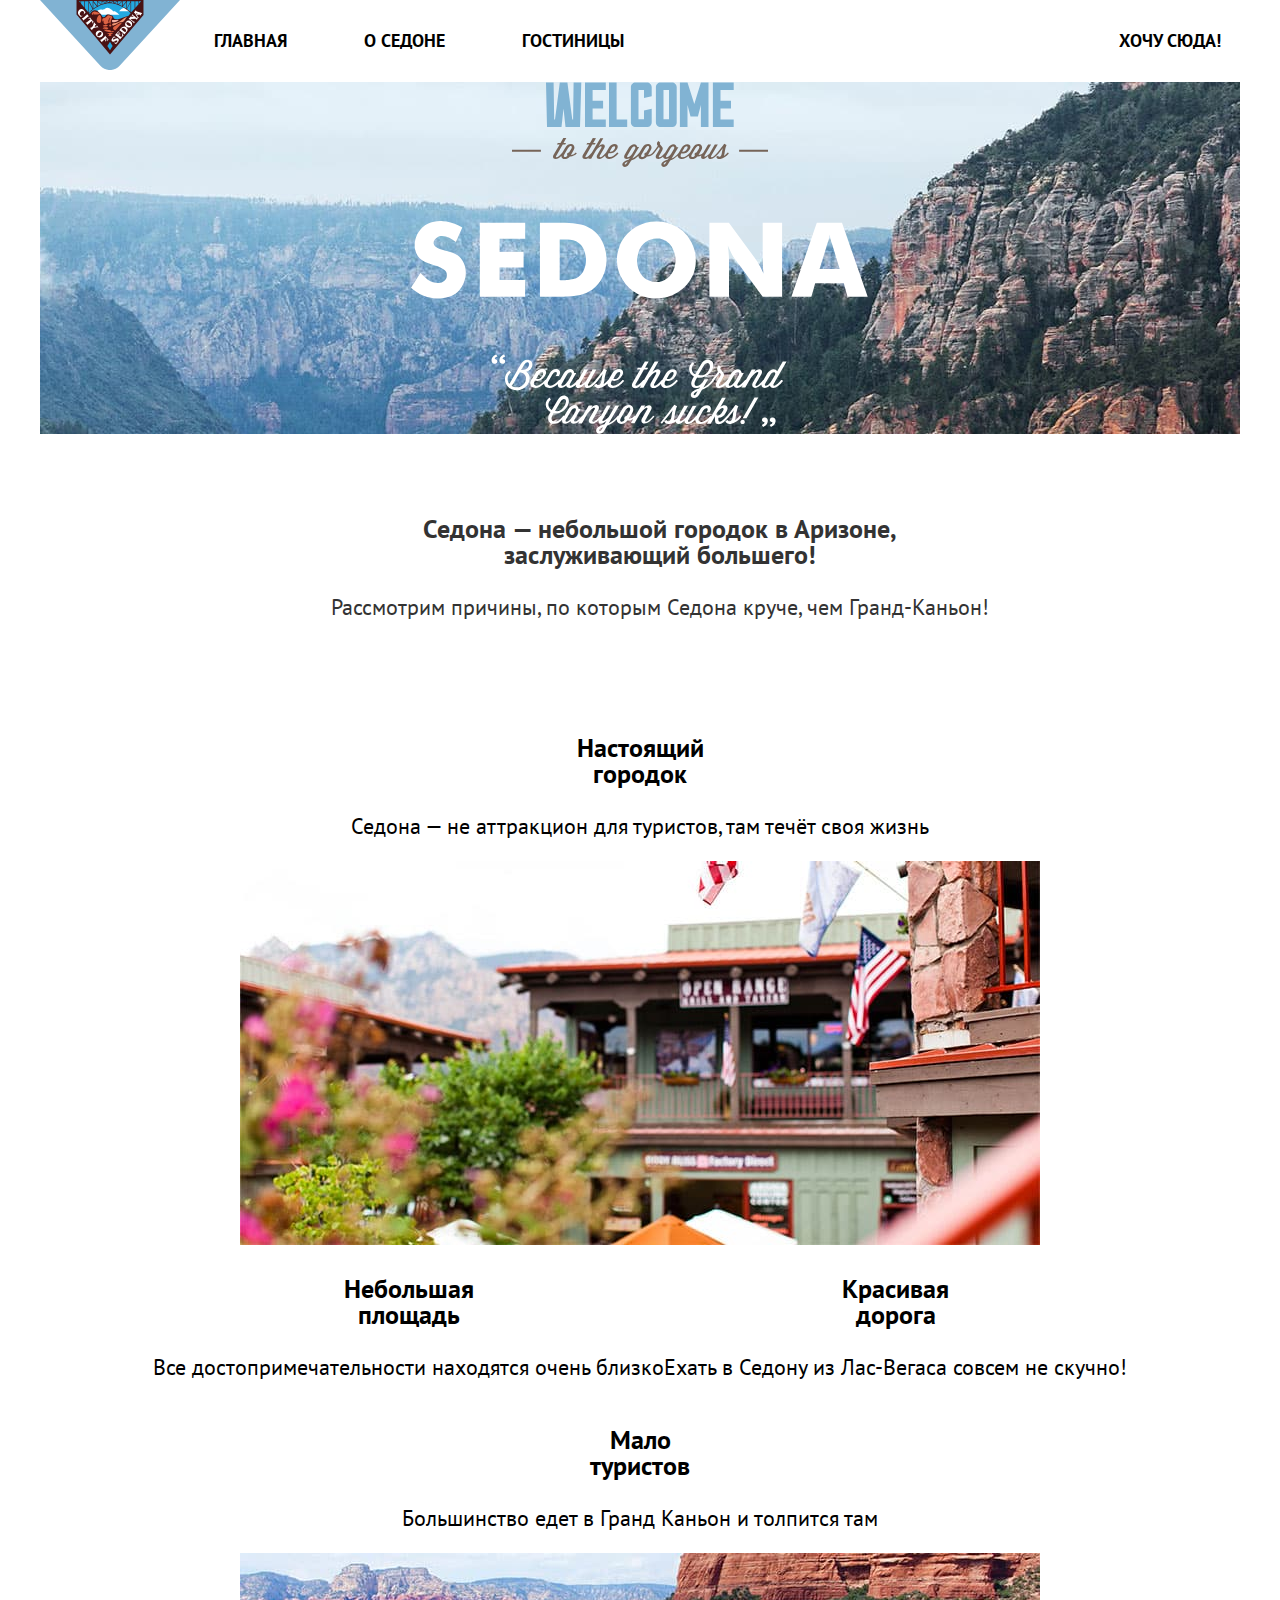
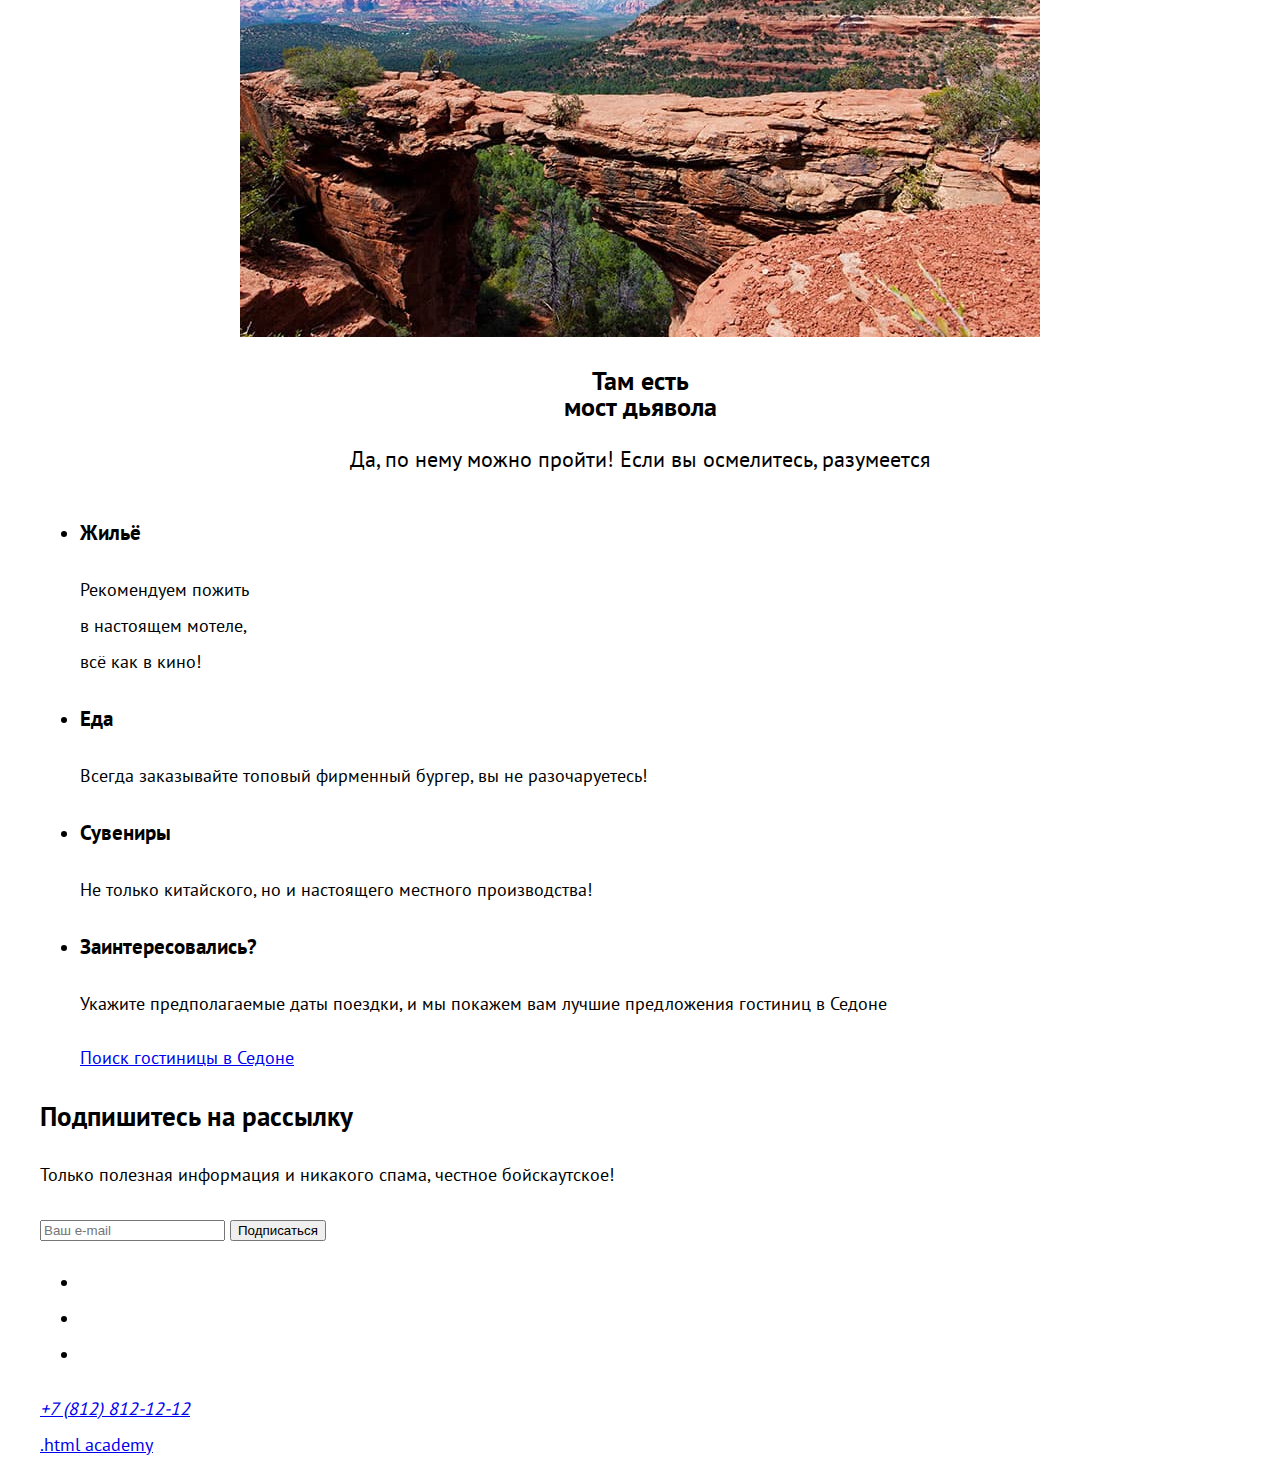
==== 6/index.html @ 7ca5f0c7 ":heavy_check_mark: Сборка #6" ====
<!DOCTYPE html>
<html lang="ru">

  <head>
    <meta charset="utf-8">
    <title>Седона - туристический городок в штате Аризона</title>
    <link rel="stylesheet" href="styles/styles.css">
    <base href="https://htmlacademy-htmlcss.github.io/2209519-sedona-35/6/">
</head>

  <body>
    <div class="container">

      <header class="page-header">
        <h1 class="visually-hidden">Седона - туристический городок в штате Аризона</h1>

        <nav class="navigation">
          <a class="logo" href="#"><img class="logo" src="images/logo.svg" width="140" height="70"
              alt="Логотип туристического городка Седона">
          </a>
          <ul class="navigation-list">
            <li class="navigation-item">
              <a class="navigation-link" href="index.html">Главная</a>
            </li>
            <li class="navigation-item">
              <a class="navigation-link" href="about.html">О Cедоне</a>
            </li>
            <li class="navigation-item">
              <a class="navigation-link" href="hotels.html">Гостиницы</a>
            </li>
          </ul>
          <ul class="navigation-list navigation-user">
            <li class="navigation-item">
              <a class="navigation-link" href="#">
                <span class="visually-hidden">
                  Поиск по сайту
                </span>
              </a>
            </li>
            <li class="navigation-item">
              <a class="navigation-link" href="#">
                <span class="visually-hidden">
                  Лайкнуть
                </span>
              </a>
            </li>
            <li class="navigation-item">
              <a class="navigation-link" href="#">Хочу сюда!
                <span class="visually-hidden">
                  Поиск гостиницы в Седоне
                </span>
              </a>
            </li>
          </ul>
        </nav>
      </header>

      <main class="main-container main-index">
        <div class="page-container">

          <section class="hero">
            <h2 class="visually-hidden">Добро пожаловать в великолепную Седону, потому что Гранд-Каньон - отстой!</h2>
            <div><img class="hero-logo" src="images/welcome_sedona.svg" width="458" height="352"
                alt="Welcome to the gorgeous Sedona, because the Grand Canyon sucks!"></div>
          </section>

          <section class="about">
            <h2 class="visually-hidden">О Седоне в двух словах</h2>
            <ul class="about-list">
              <li class="about-item">
                <h3 class="about-title"><strong>Седона — небольшой городок в Аризоне, <br> заслуживающий
                    большего!</strong>
                </h3>
                <p class="about-description">Рассмотрим причины, по которым Седона круче, чем Гранд-Каньон!</p>
              </li>
            </ul>
          </section>

          <section class="advantages">
            <h2 class="visually-hidden">Преимущества</h2>
            <ul class="advantages-list">
              <li class="advantages-item">
                <h3 class="advantages-title">Настоящий <br> городок</h3>
                <p class="advantages-description">Седона — не аттракцион для туристов, там течёт своя жизнь</p>
                <div><img src="images/advantage_city.jpg" width="800" height="384"
                    alt="Здания Седоны на фоне гор, деревьев и цветущих растений">
                </div>
              </li>
              <li class="advantages-item">
                <h3 class="advantages-title">Небольшая <br> площадь</h3>
                <p class="advantages-description">Все достопримечательности находятся очень близко</p>
              </li>
              <li class="advantages-item">
                <h3 class="advantages-title">Красивая <br> дорога</h3>
                <p class="advantages-description">Ехать в Седону из Лас-Вегаса совсем не скучно!</p>
              </li>
              <li class="advantages-item">
                <h3 class="advantages-title">Мало <br> туристов</h3>
                <p class="advantages-description">Большинство едет в Гранд Каньон и толпится там</p>
              </li>
              <li class="advantages-item">
                <div><img src="images/advantage_mountains.jpg" width="800" height="384"
                    alt="Природа Седоны: глубокое ущелье, высокие скалистые горы, покрытые лесом"></div>
                <h3 class="advantages-title">Там есть <br> мост дьявола</h3>
                <p class="advantages-description">Да, по нему можно пройти! Если вы осмелитесь, разумеется</p>
              </li>
            </ul>
          </section>


          <section class="recommendations">
            <h2 class="visually-hidden">Наши рекомендации</h2>

            <ul class="recommendations-list">
              <li class="recommendations-item">
                <h3 class="recommendations-title">Жильё</h3>
                <p class="recommendations-description">Рекомендуем пожить <br> в настоящем мотеле, <br> всё как в
                  кино!</p>
              </li>
              <li class="recommendations-item">
                <h3 class="recommendations-title">Еда</h3>
                <p class="recommendations-description">Всегда заказывайте топовый фирменный бургер, вы не
                  разочаруетесь!
                </p>
              </li>
              <li class="recommendations-item">
                <h3 class="recommendations-title">Сувениры</h3>
                <p class="recommendations-description">Не только китайского, но и настоящего местного производства!
                </p>
              </li>
            </ul>
          </section>


          <section class="invitation">
            <h2 class="visually-hidden">Поиск гостиницы в Седоне</h2>
            <ul class="invitation-list">
              <li class="invitation-item">
                <h3 class="invitation-title">Заинтересовались?</h3>
                <p class="invitation-description">Укажите предполагаемые даты поездки, и мы покажем вам лучшие
                  предложения
                  гостиниц в Седоне</p>
                <a class="invitation-link" href="#">Поиск гостиницы в Седоне
                </a>
              </li>
            </ul>
          </section>

        </div>
      </main>

      <footer class="page-footer">

        <section class="newsletter">
          <h2 class="page-footer-title">Подпишитесь на рассылку</h2>
          <p class="page-footer-title-description">Только полезная информация и никакого спама, честное бойскаутское!
          </p>
          <form class="newsletter-form" action="https=//echo.htmlacademy.ru" method="post">
            <input class="field" placeholder="Ваш e-mail" type="email" name="newsletter-email" id="newsletter-email"
              required>
            <button class="button newsletter-button" type="submit">Подписаться
            </button>
          </form>
        </section>

        <section class="footer-social">
          <h2 class="visually-hidden">Седона в социальных сетях</h2>
          <ul class="footer-social-list">
            <li class="footer-social-item">
              <a class="button" href="https://vk.com/htmlacademy">
                <span class="visually-hidden">Vkontakte</span>
              </a>
            </li>
            <li class="footer-social-item">
              <a class="button" href="https://t.me/htmlacademy">
                <span class="visually-hidden">Telegram</span>
              </a>
            </li>
            <li class="footer-social-item">
              <a class="button" href="https://www.youtube.com/user/htmlacademyru">
                <span class="visually-hidden">Youtube</span>
              </a>
            </li>
          </ul>
        </section>

        <section class="footer-contacts">
          <h2 class="visually-hidden">Контакты</h2>
          <address class="footer-contacts-address">
            <a class="footer-contacts-address-phone" href="tel:+78128121212">+7 (812) 812-12-12</a>
          </address>
        </section>

        <a class="htmlacademy-link" href="https://htmlacademy.ru/">.html academy</a>

      </footer>

    </div>

  </body>

</html>
---- 6/styles/styles.css ----
@font-face {
  font-family: "PT Sans";
  font-style: normal;
  font-weight: 400;
  src: url("../fonts/ptsans-400.woff2") format("woff2");
  font-display: swap;
}

@font-face {
  font-family: "PT Sans";
  font-style: normal;
  font-weight: 700;
  src: url("../fonts/ptsans-700.woff2") format("woff2");
  font-display: swap;
}

html {
  height: 100%;
}

.container {
  margin: 0 auto;
  max-width: 1200px;
}

body {
  min-height: 100%;
  margin: 0;
  font-family: "PT Sans", sans-serif;
  font-size: 18px;
  line-height: 36px;
  color: #000000;
  background-color: #FFFFFF;
}

.visually-hidden {
  position: absolute;
  width: 1px;
  height: 1px;
  margin: -1px;
  padding: 0;
  border: 0;
  clip: rect(0 0 0 0);
  overflow: hidden;
}

.main-container {
  flex-grow: 1;
}

.page-header {
  margin: 0;
  padding: 0;
}

.navigation {
  display: grid;
  grid-template-columns: 5px 1fr 1fr;
  column-gap: 150px;
  align-items: center;
}

.navigation-list {
  display: flex;
  margin: 0;
  padding: 0;
  justify-content: space-between;
  list-style-type: none;
}

.navigation-user {
  display: flex;
  margin: 0;
  padding: 0;
  justify-content: space-between;
}

.navigation-link {
  display: block;
  padding: 24px 19px;
  font-family: "PT Sans", sans-serif;
  line-height: 24px;
  font-weight: 700;
  text-align: center;
  color: #000000;
  background-color: #ffffff;
  text-decoration: none;
  text-transform: uppercase;
}

.navigation-user .navigation-link {
  min-width: 16px;
  min-height: 22px;
}

.page-container {
  width: 1200px;
  margin: 0 auto;
}

.advantages {
  display: flex;
  flex-direction: column;
  align-items: center;
  justify-content: center;
  max-width: 1200px;
  margin: 0 auto;
}

.advantages-list {
  display: flex;
  margin: 0;
  padding: 0;
  font-family: "PT Sans", sans-serif;
  font-style: normal;
  font-size: 22px;
  line-height: 26px;
  list-style: none;
  text-align: center;
  color: #000000;
  background-color: #ffffff;
  align-items: center;
  justify-content: center;
  flex-wrap: wrap;
}

.advantages-item {}

.hero {
  background-image: url("../images/index-background.jpg");
  background-size: cover;
  background-repeat: no-repeat;
  text-align: center;
  margin-bottom: 82px;
}

.hero-logo {
  display: block;
  margin: 0 auto;
}

.about {
  font-family: "PT Sans", sans-serif;
  font-style: normal;
  font-size: 22px;
  line-height: 26px;
  text-align: center;
  color: #333333;
  background-color: #ffffff;
  margin-bottom: 90px;
}

.about-list {
  list-style-type: none;
}
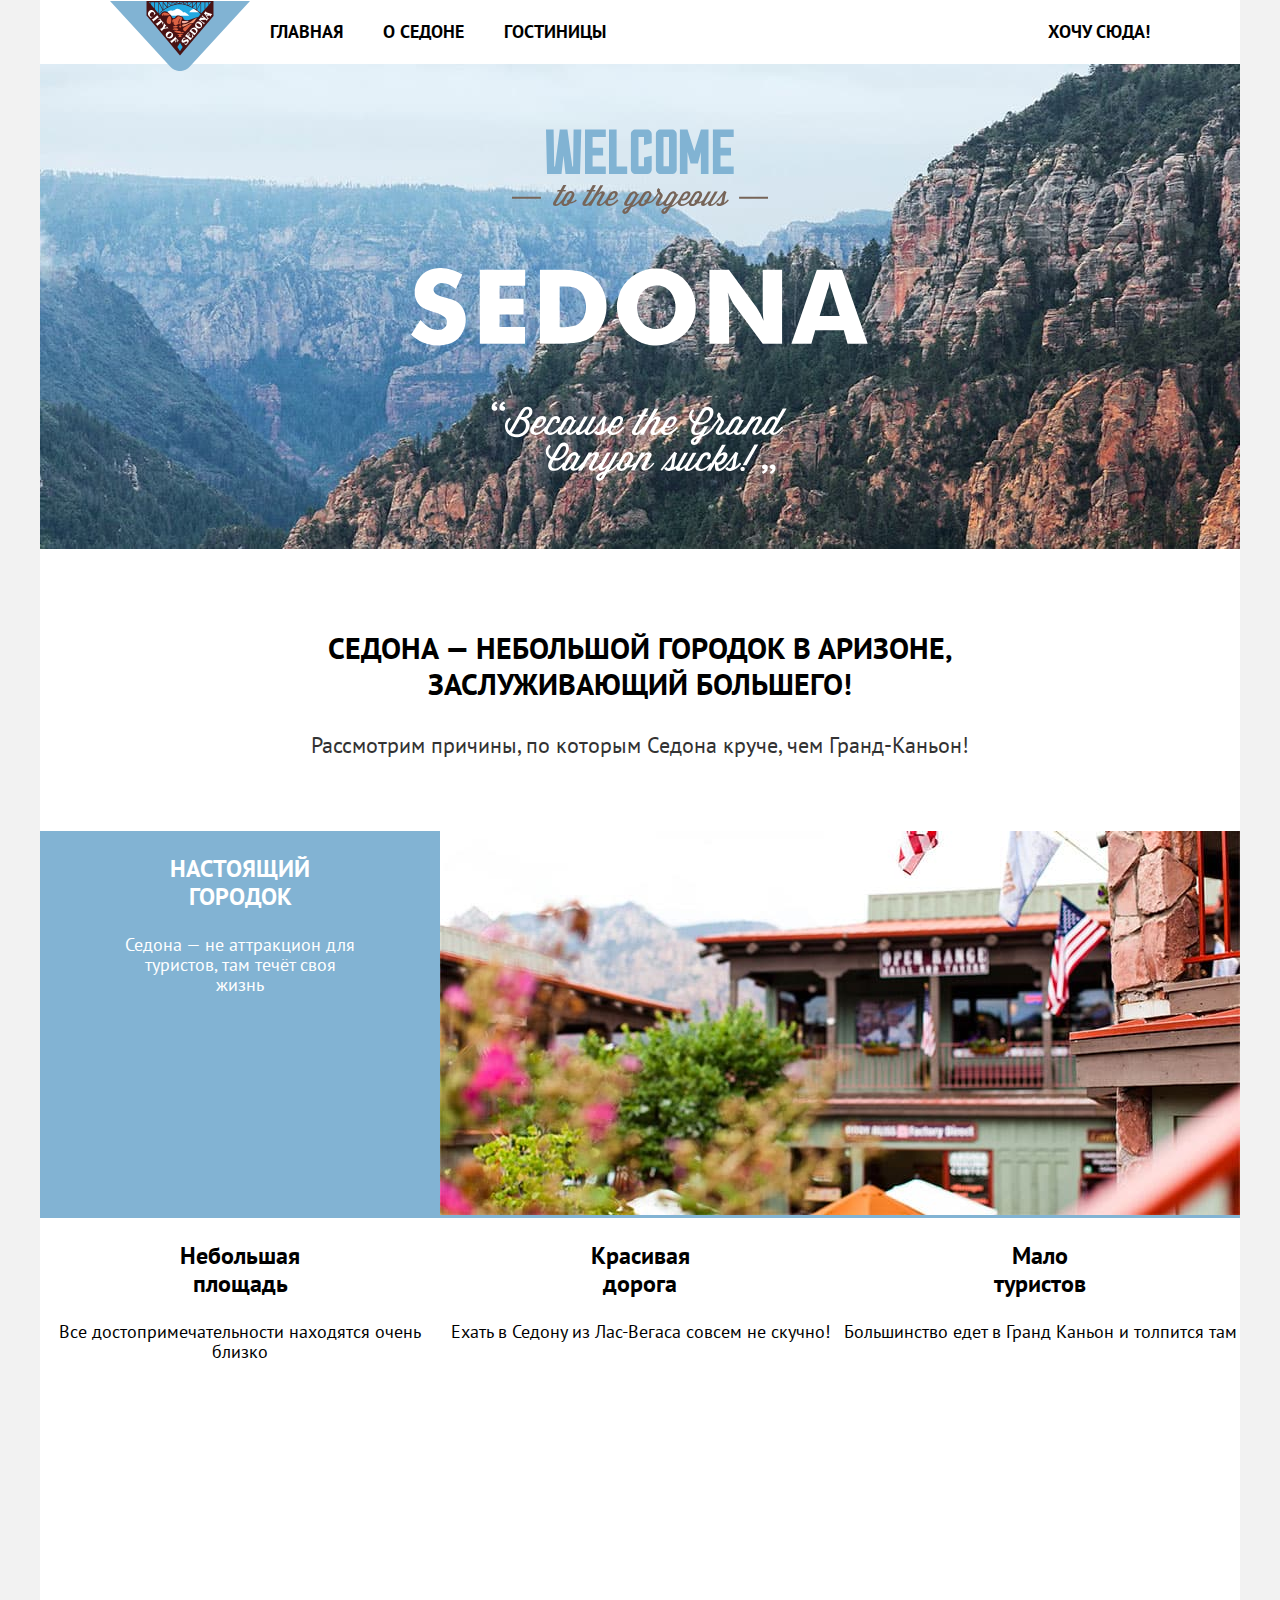
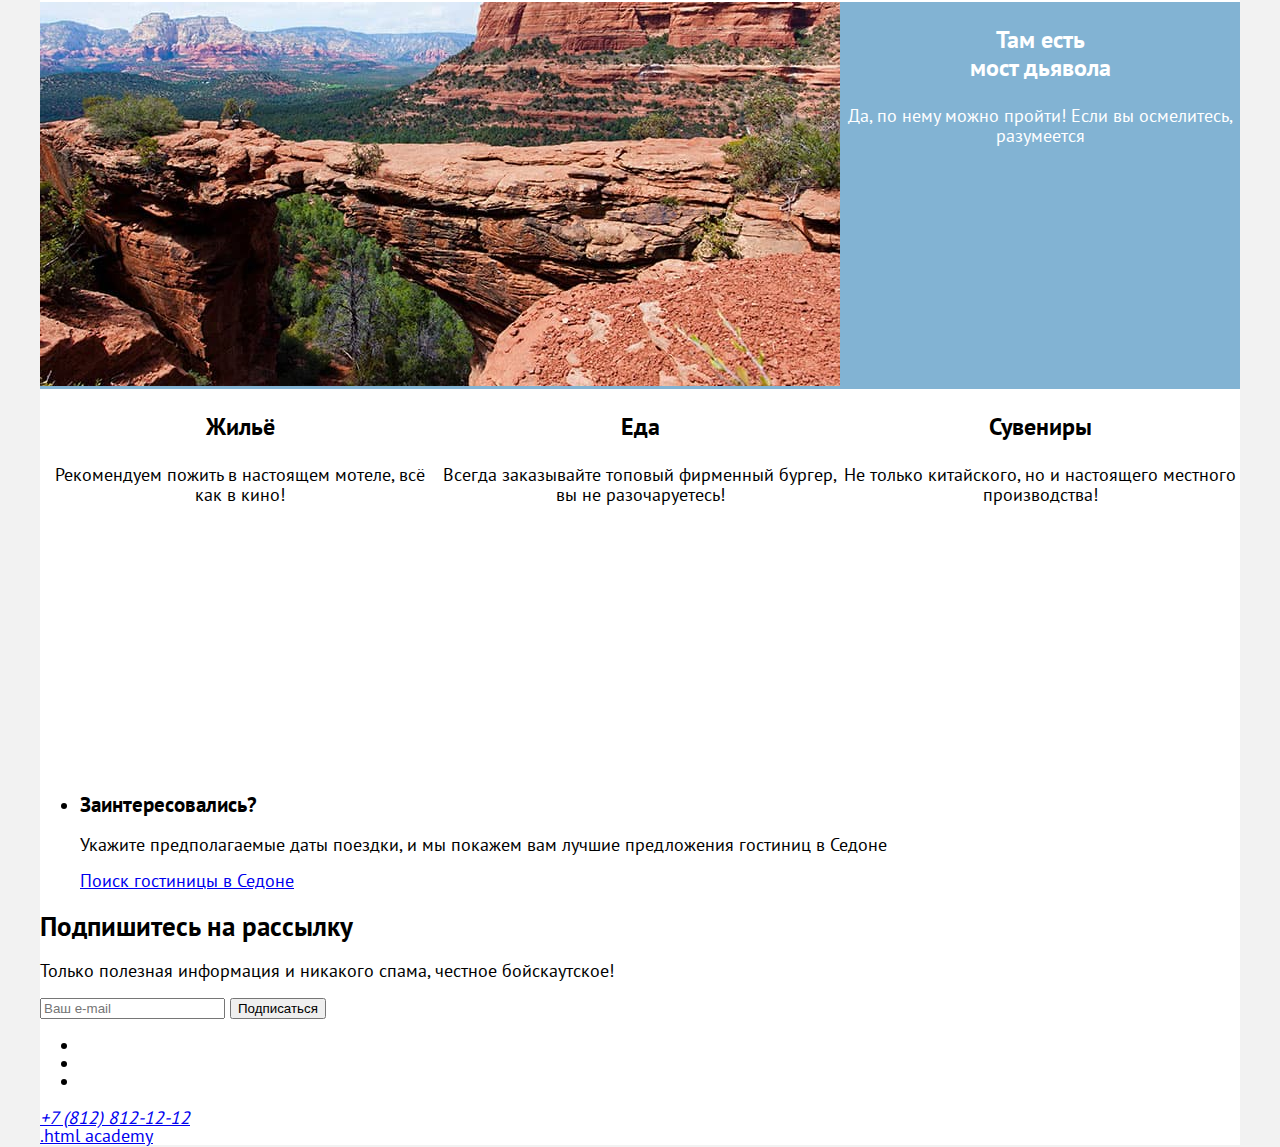
==== commit 6d4dcec9: ":heavy_check_mark: Сборка #6" ====
--- a/6/index.html
+++ b/6/index.html
@@ -9,53 +9,68 @@
 </head>
 
   <body>
+
     <div class="container">
 
       <header class="page-header">
         <h1 class="visually-hidden">Седона - туристический городок в штате Аризона</h1>
 
         <nav class="navigation">
+
           <a class="logo" href="#"><img class="logo" src="images/logo.svg" width="140" height="70"
               alt="Логотип туристического городка Седона">
           </a>
+
           <ul class="navigation-list">
+
             <li class="navigation-item">
               <a class="navigation-link" href="index.html">Главная</a>
             </li>
+
             <li class="navigation-item">
               <a class="navigation-link" href="about.html">О Cедоне</a>
             </li>
+
             <li class="navigation-item">
               <a class="navigation-link" href="hotels.html">Гостиницы</a>
             </li>
+
           </ul>
-          <ul class="navigation-list navigation-user">
-            <li class="navigation-item">
-              <a class="navigation-link" href="#">
-                <span class="visually-hidden">
-                  Поиск по сайту
-                </span>
-              </a>
-            </li>
-            <li class="navigation-item">
-              <a class="navigation-link" href="#">
-                <span class="visually-hidden">
-                  Лайкнуть
-                </span>
-              </a>
-            </li>
-            <li class="navigation-item">
-              <a class="navigation-link" href="#">Хочу сюда!
-                <span class="visually-hidden">
-                  Поиск гостиницы в Седоне
-                </span>
-              </a>
-            </li>
-          </ul>
+
         </nav>
+
+        <ul class="navigation-list navigation-user">
+
+          <li class="navigation-item">
+            <a class="navigation-link" href="#">
+              <span class="visually-hidden">
+                Поиск по сайту
+              </span>
+            </a>
+          </li>
+
+          <li class="navigation-item">
+            <a class="navigation-link" href="#">
+              <span class="visually-hidden">
+                Лайкнуть
+              </span>
+            </a>
+          </li>
+
+          <li class="navigation-item">
+            <a class="navigation-link" href="#">Хочу сюда!
+              <span class="visually-hidden">
+                Поиск гостиницы в Седоне
+              </span>
+            </a>
+          </li>
+
+        </ul>
+
       </header>
 
       <main class="main-container main-index">
+
         <div class="page-container">
 
           <section class="hero">
@@ -66,71 +81,90 @@
 
           <section class="about">
             <h2 class="visually-hidden">О Седоне в двух словах</h2>
+
             <ul class="about-list">
+
               <li class="about-item">
-                <h3 class="about-title"><strong>Седона — небольшой городок в Аризоне, <br> заслуживающий
-                    большего!</strong>
+                <h3 class="about-title"><strong>СЕДОНА — НЕБОЛЬШОЙ ГОРОДОК В АРИЗОНЕ, <br> ЗАСЛУЖИВАЮЩИЙ
+                    БОЛЬШЕГО!</strong>
                 </h3>
                 <p class="about-description">Рассмотрим причины, по которым Седона круче, чем Гранд-Каньон!</p>
               </li>
+
             </ul>
-          </section>
-
-          <section class="advantages">
+
+          </section>
+
+          <section class="advantages-list-first-line">
+
             <h2 class="visually-hidden">Преимущества</h2>
-            <ul class="advantages-list">
-              <li class="advantages-item">
-                <h3 class="advantages-title">Настоящий <br> городок</h3>
-                <p class="advantages-description">Седона — не аттракцион для туристов, там течёт своя жизнь</p>
-                <div><img src="images/advantage_city.jpg" width="800" height="384"
-                    alt="Здания Седоны на фоне гор, деревьев и цветущих растений">
-                </div>
-              </li>
-              <li class="advantages-item">
-                <h3 class="advantages-title">Небольшая <br> площадь</h3>
-                <p class="advantages-description">Все достопримечательности находятся очень близко</p>
-              </li>
-              <li class="advantages-item">
-                <h3 class="advantages-title">Красивая <br> дорога</h3>
-                <p class="advantages-description">Ехать в Седону из Лас-Вегаса совсем не скучно!</p>
-              </li>
-              <li class="advantages-item">
-                <h3 class="advantages-title">Мало <br> туристов</h3>
-                <p class="advantages-description">Большинство едет в Гранд Каньон и толпится там</p>
-              </li>
-              <li class="advantages-item">
-                <div><img src="images/advantage_mountains.jpg" width="800" height="384"
-                    alt="Природа Седоны: глубокое ущелье, высокие скалистые горы, покрытые лесом"></div>
-                <h3 class="advantages-title">Там есть <br> мост дьявола</h3>
-                <p class="advantages-description">Да, по нему можно пройти! Если вы осмелитесь, разумеется</p>
-              </li>
-            </ul>
-          </section>
-
-
-          <section class="recommendations">
+
+            <div class="advantages-item">
+              <h3 class="advantages-title">НАСТОЯЩИЙ <br> ГОРОДОК</h3>
+              <p class="advantages-description">Седона — не аттракцион для <br> туристов, там течёт своя <br> жизнь</p>
+            </div>
+
+            <div class="line-photo"><img src="images/advantage_city.jpg" width="800" height="384"
+                alt="Здания Седоны на фоне гор, деревьев и цветущих растений">
+            </div>
+
+          </section>
+
+          <section class="advantages-list-second-line">
+
+            <div class="advantages-item">
+              <h3 class="advantages-title">Небольшая <br> площадь</h3>
+              <p class="advantages-description">Все достопримечательности находятся очень близко</p>
+            </div>
+
+            <div class="advantages-item">
+              <h3 class="advantages-title">Красивая <br> дорога</h3>
+              <p class="advantages-description">Ехать в Седону из Лас-Вегаса совсем не скучно!</p>
+            </div>
+
+            <div class="advantages-item">
+              <h3 class="advantages-title">Мало <br> туристов</h3>
+              <p class="advantages-description">Большинство едет в Гранд Каньон и толпится там</p>
+            </div>
+
+          </section>
+
+          <section class="advantages-list-third-line">
+
+            <div class="line-photo"><img src="images/advantage_mountains.jpg" width="800" height="384"
+                alt="Природа Седоны: глубокое ущелье, высокие скалистые горы, покрытые лесом">
+            </div>
+
+            <div class="advantages-item">
+              <h3 class="advantages-title">Там есть <br> мост дьявола</h3>
+              <p class="advantages-description">Да, по нему можно пройти! Если вы осмелитесь, разумеется</p>
+            </div>
+
+          </section>
+
+          <section class="advantages-list-fourth-line">
             <h2 class="visually-hidden">Наши рекомендации</h2>
 
-            <ul class="recommendations-list">
-              <li class="recommendations-item">
-                <h3 class="recommendations-title">Жильё</h3>
-                <p class="recommendations-description">Рекомендуем пожить <br> в настоящем мотеле, <br> всё как в
+              <div class="advantages-item">
+                <h3 class="advantages-title">Жильё</h3>
+                <p class="advantages-description">Рекомендуем пожить в настоящем мотеле, всё как в
                   кино!</p>
-              </li>
-              <li class="recommendations-item">
-                <h3 class="recommendations-title">Еда</h3>
-                <p class="recommendations-description">Всегда заказывайте топовый фирменный бургер, вы не
+              </div>
+
+              <div class="advantages-item">
+                <h3 class="advantages-title">Еда</h3>
+                <p class="advantages-description">Всегда заказывайте топовый фирменный бургер, вы не
                   разочаруетесь!
                 </p>
-              </li>
-              <li class="recommendations-item">
-                <h3 class="recommendations-title">Сувениры</h3>
-                <p class="recommendations-description">Не только китайского, но и настоящего местного производства!
+              </div>
+
+              <div class="advantages-item">
+                <h3 class="advantages-title">Сувениры</h3>
+                <p class="advantages-description">Не только китайского, но и настоящего местного производства!
                 </p>
-              </li>
-            </ul>
-          </section>
-
+              </div>
+
+          </section>
 
           <section class="invitation">
             <h2 class="visually-hidden">Поиск гостиницы в Седоне</h2>
@@ -147,6 +181,7 @@
           </section>
 
         </div>
+
       </main>
 
       <footer class="page-footer">
--- a/6/styles/styles.css
+++ b/6/styles/styles.css
@@ -18,19 +18,20 @@
   height: 100%;
 }
 
-.container {
-  margin: 0 auto;
-  max-width: 1200px;
-}
-
 body {
   min-height: 100%;
   margin: 0;
   font-family: "PT Sans", sans-serif;
   font-size: 18px;
-  line-height: 36px;
-  color: #000000;
-  background-color: #FFFFFF;
+  line-height: 1;
+  color: #000;
+  background-color: #F2F2F2;
+}
+
+.container {
+  margin: 0 auto;
+  max-width: 1200px;
+  background-color: #fff;
 }
 
 .visually-hidden {
@@ -44,19 +45,15 @@
   overflow: hidden;
 }
 
-.main-container {
-  flex-grow: 1;
-}
-
 .page-header {
-  margin: 0;
-  padding: 0;
+  display: flex;
+  justify-content: space-between;
+  padding: 0 70px;
+  margin-bottom: -10px;
 }
 
 .navigation {
-  display: grid;
-  grid-template-columns: 5px 1fr 1fr;
-  column-gap: 150px;
+  display: flex;
   align-items: center;
 }
 
@@ -66,6 +63,7 @@
   padding: 0;
   justify-content: space-between;
   list-style-type: none;
+  margin-bottom: 10px;
 }
 
 .navigation-user {
@@ -77,9 +75,9 @@
 
 .navigation-link {
   display: block;
-  padding: 24px 19px;
-  font-family: "PT Sans", sans-serif;
-  line-height: 24px;
+  padding: 0 20px;
+  font-family: "PT Sans", sans-serif;
+  line-height: 64px;
   font-weight: 700;
   text-align: center;
   color: #000000;
@@ -93,12 +91,62 @@
   min-height: 22px;
 }
 
+.main-container {
+  flex-grow: 1;
+}
+
 .page-container {
   width: 1200px;
   margin: 0 auto;
 }
 
-.advantages {
+.hero {
+  display: flex;
+  align-items: center;
+  justify-content: center;
+  min-height: 485px;
+  background-image: url("../images/index-background.jpg");
+  background-size: cover;
+  background-repeat: no-repeat;
+  text-align: center;
+}
+
+.about {
+  display: flex;
+  align-items: center;
+  justify-content: center;
+  min-height: 282px;
+  font-family: "PT Sans", sans-serif;
+  font-style: normal;
+  color: #333333;
+  background-color: #ffffff;
+}
+
+.about-list {
+  margin: 0;
+  padding: 0;
+  list-style-type: none;
+}
+
+.about-title {
+  font-family: "PT Sans", sans-serif;
+  font-size: 30px;
+  line-height: 36px;
+  font-weight: 700;
+  text-align: center;
+  color: #000;
+}
+
+.about-description {
+  font-family: "PT Sans", sans-serif;
+  font-size: 22px;
+  line-height: 26px;
+  font-weight: 400;
+  text-align: center;
+  color: #333;
+}
+
+/*.advantages {
   display: flex;
   flex-direction: column;
   align-items: center;
@@ -122,34 +170,54 @@
   align-items: center;
   justify-content: center;
   flex-wrap: wrap;
-}
-
-.advantages-item {}
-
-.hero {
-  background-image: url("../images/index-background.jpg");
-  background-size: cover;
-  background-repeat: no-repeat;
-  text-align: center;
-  margin-bottom: 82px;
-}
-
-.hero-logo {
-  display: block;
-  margin: 0 auto;
-}
-
-.about {
-  font-family: "PT Sans", sans-serif;
-  font-style: normal;
-  font-size: 22px;
-  line-height: 26px;
-  text-align: center;
-  color: #333333;
-  background-color: #ffffff;
-  margin-bottom: 90px;
-}
-
-.about-list {
-  list-style-type: none;
-}
+}*/
+
+.advantages-list-first-line {
+  display: flex;
+  flex-wrap: wrap;
+  margin: 0 auto;
+  padding: 0;
+  min-height: 384px;
+  background-color: #82B3D3;
+  color: #fff;
+}
+
+.advantages-list-second-line {
+  display: flex;
+}
+
+.advantages-list-third-line {
+  display: flex;
+  background-color: #82B3D3;
+  color: #fff;
+}
+
+.advantages-list-fourth-line {
+  display: flex;
+}
+
+.advantages-item {
+  display: inline-block;
+  align-items: center;
+  justify-content: center;
+  width: 400px;
+  min-height: 384px;
+  margin: 0;
+  padding: 0;
+}
+
+.advantages-title {
+  font-family: "PT Sans", sans-serif;
+  font-size: 24px;
+  line-height: 28px;
+  font-weight: 700;
+  text-align: center;
+}
+
+.advantages-description {
+  font-family: "PT Sans", sans-serif;
+  font-size: 18px;
+  line-height: 20px;
+  font-weight: 400;
+  text-align: center;
+}
